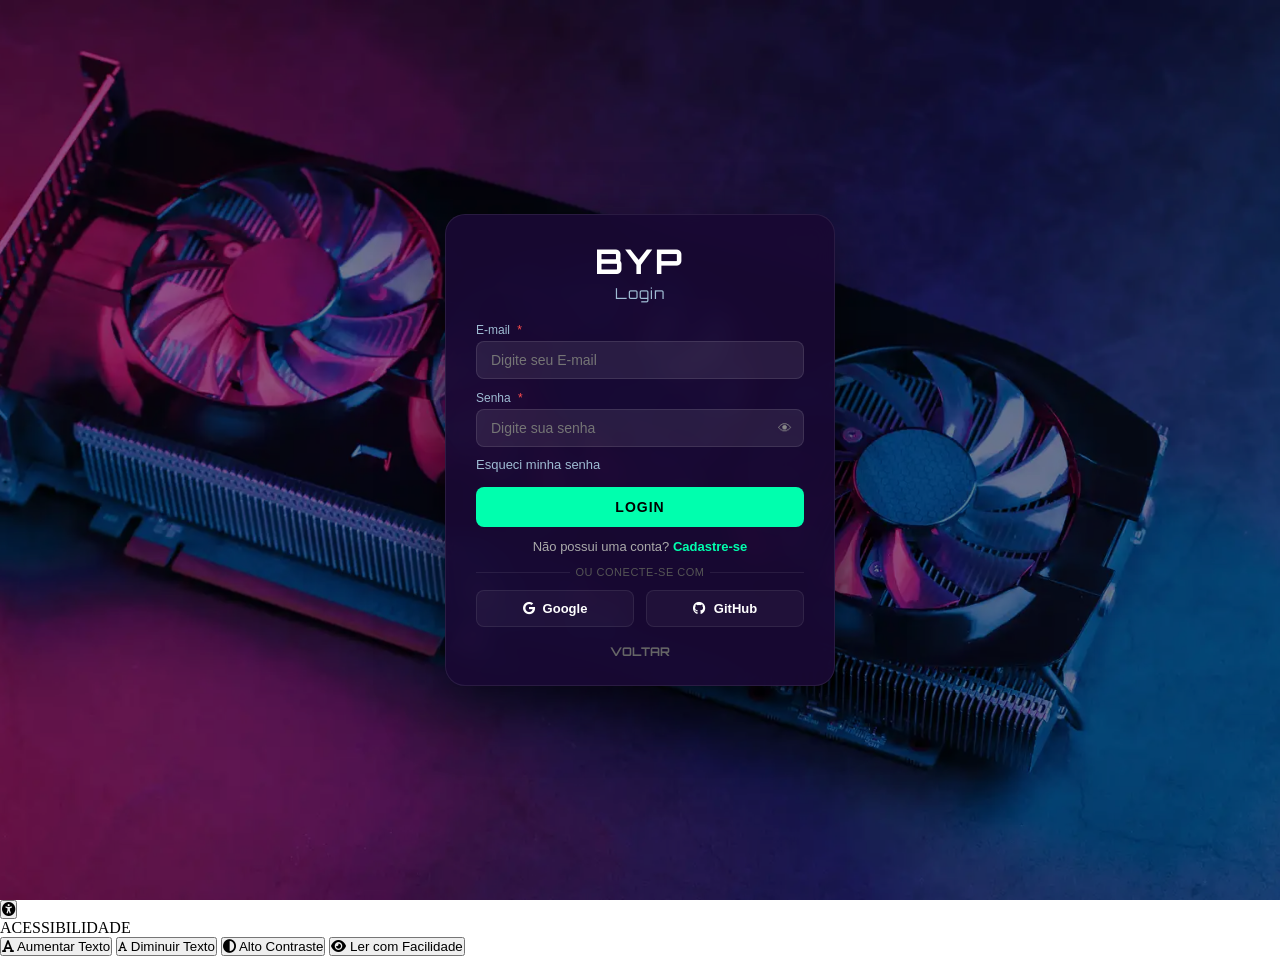
==== html/builds.html @ c400c313 "add all" ====
<!DOCTYPE html>
<html lang="pt-BR">
<head>
  <meta charset="UTF-8">
  <meta name="viewport" content="width=device-width, initial-scale=1.0">
  <title>Minhas Builds - Build Your PC</title>
  <link rel="stylesheet" href="https://cdnjs.cloudflare.com/ajax/libs/font-awesome/6.4.0/css/all.min.css">
  <link href="https://fonts.googleapis.com/css2?family=Orbitron:wght@400;700&display=swap" rel="stylesheet"/>
  
  <style>
    /* Estilos Básicos */
    * { margin: 0; padding: 0; box-sizing: border-box; font-family: 'Segoe UI', sans-serif; }
    body { background-color: #0b0c10; color: #c5c6c7; padding: 40px; }
    
    .header { display: flex; justify-content: space-between; align-items: center; margin-bottom: 40px; border-bottom: 2px solid #1f2833; padding-bottom: 20px; }
    .header-titulo h1 { font-family: 'Orbitron', sans-serif; color: #00ffae; font-size: 24px; letter-spacing: 1px; }
    .header-titulo p { color: #666; font-size: 14px; margin-top: 4px; }
    
    .btn-voltar { background: none; border: none; color: #00ffae; font-size: 20px; cursor: pointer; margin-right: 15px; text-decoration: none; }
    .btn-voltar:hover { color: #fff; }
    
    .grid-builds { display: grid; grid-template-columns: repeat(auto-fill, minmax(300px, 1fr)); gap: 24px; }
    .card-build { background: #151922; border: 1px solid #232936; border-radius: 8px; padding: 20px; display: flex; flex-direction: column; justify-content: space-between; transition: 0.2s; }
    .card-build:hover { border-color: #00ffae; transform: translateY(-2px); }
    
    .build-nome { color: #fff; font-size: 18px; font-weight: 600; margin-bottom: 8px; text-transform: uppercase; font-family: 'Orbitron', sans-serif; }
    .build-meta { color: #555; font-size: 12px; margin-bottom: 16px; }
    .build-preco { color: #00ffae; font-size: 20px; font-weight: bold; margin-bottom: 20px; font-family: 'Orbitron', sans-serif; }
    
    .card-acoes { display: flex; gap: 12px; border-top: 1px solid #232936; padding-top: 16px; }
    .btn-card { flex: 1; padding: 10px; border: none; border-radius: 4px; font-weight: 600; cursor: pointer; display: flex; align-items: center; justify-content: center; gap: 8px; transition: 0.2s; }
    .btn-editar { background: #00ffae; color: #0b0c10; font-family: 'Orbitron', sans-serif; font-size: 12px; }
    .btn-editar:hover { background: #00cc8c; box-shadow: 0 0 10px rgba(0, 255, 174, 0.2); }
    .btn-remover { background: #232936; color: #ff4d4d; border: 1px solid #3a4454; font-family: 'Orbitron', sans-serif; font-size: 12px; }
    .btn-remover:hover { background: #ff4d4d; color: #fff; box-shadow: 0 0 10px rgba(255, 77, 77, 0.2); }
    
    .vazio { grid-column: 1 / -1; text-align: center; padding: 60px; color: #555; }
    .vazio i { font-size: 48px; margin-bottom: 16px; color: #1f2833; }

    /* ── ESTILOS DO MODAL CUSTOMIZADO DE CONFIRMAÇÃO ── */
    .modal-overlay {
      position: fixed;
      top: 0;
      left: 0;
      width: 100%;
      height: 100%;
      background: rgba(4, 5, 8, 0.9);
      backdrop-filter: blur(6px);
      display: flex;
      align-items: center;
      justify-content: center;
      z-index: 9999;
      opacity: 0;
      pointer-events: none;
      transition: opacity 0.3s ease;
    }

    .modal-overlay.aberto {
      opacity: 1;
      pointer-events: auto;
    }

    .modal-byp {
      background: #11141e;
      border: 1px solid #202736;
      border-radius: 8px;
      width: 90%;
      max-width: 450px;
      padding: 30px;
      box-shadow: 0 10px 30px rgba(0, 0, 0, 0.7), 0 0 20px rgba(255, 77, 77, 0.05);
      text-align: left;
    }

    .modal-byp-header h2 {
      font-family: 'Orbitron', sans-serif;
      color: #ff4d4d;
      font-size: 18px;
      letter-spacing: 1px;
      margin-bottom: 12px;
      display: flex;
      align-items: center;
      gap: 10px;
    }

    .modal-byp-body p {
      color: #8e94a6;
      font-size: 14px;
      line-height: 1.5;
      margin-bottom: 24px;
    }

    .modal-byp-footer {
      display: flex;
      justify-content: flex-end;
      gap: 12px;
    }

    .btn-modal {
      font-family: 'Orbitron', sans-serif;
      border: none;
      border-radius: 4px;
      padding: 12px 20px;
      font-weight: bold;
      font-size: 13px;
      cursor: pointer;
      letter-spacing: 0.5px;
      transition: all 0.2s ease;
    }

    .btn-modal-cancelar {
      background: #232936;
      color: #c5c6c7;
      border: 1px solid #3a4454;
    }

    .btn-modal-cancelar:hover {
      background: #2d3545;
      color: #fff;
    }

    .btn-modal-excluir {
      background: #ff4d4d;
      color: #fff;
    }

    .btn-modal-excluir:hover {
      background: #e03e3e;
      box-shadow: 0 4px 15px rgba(255, 77, 77, 0.3);
    }

    /* ── WIDGET DE ACESSIBILIDADE FLUTUANTE ───────────────────── */

.a11y-widget {
  position: fixed;
  bottom: 20px;
  left: 20px; /* Mantém na esquerda para não cobrir Toasts na direita */
  z-index: 999999;
}

.a11y-btn-flutuante {
  background: #00ffae;
  color: #0b0c10;
  border: none;
  width: 45px;
  height: 45px;
  border-radius: 50%;
  font-size: 20px;
  cursor: pointer;
  box-shadow: 0 4px 15px rgba(0, 255, 174, 0.4);
  transition: transform 0.2s ease;
}

.a11y-btn-flutuante:hover {
  transform: scale(1.08);
}

.a11y-menu {
  position: absolute;
  bottom: 55px;
  left: 0;
  background: #11141e;
  border: 1px solid #202736;
  border-radius: 6px;
  width: 220px;
  padding: 12px;
  box-shadow: 0 5px 20px rgba(0,0,0,0.6);
  display: none;
  flex-direction: column;
  gap: 8px;
}

.a11y-menu.aberto {
  display: flex;
}

.a11y-header {
  font-family: 'Orbitron', sans-serif;
  color: #00ffae;
  font-size: 11px;
  font-weight: bold;
  letter-spacing: 1px;
  margin-bottom: 4px;
  border-bottom: 1px solid #202736;
  padding-bottom: 6px;
}

.a11y-menu button {
  background: #181d2a;
  border: 1px solid #2d374d;
  color: #c5c6c7;
  padding: 10px 12px;
  border-radius: 4px;
  cursor: pointer;
  text-align: left;
  font-size: 13px;
  font-weight: 600;
  display: flex;
  align-items: center;
  gap: 10px;
  transition: 0.2s;
}

.a11y-menu button:hover {
  border-color: #00ffae;
  color: #fff;
  background: #1e2535;
}

/* ── CLASSES INTERNAS DE MODIFICAÇÃO (BODY) ───────────────── */

/* 1. Tamanhos de Fonte */
body.fonte-aumentar p, body.fonte-aumentar span, body.fonte-aumentar button, body.fonte-aumentar td, body.fonte-aumentar label {
  font-size: 115% !important;
}
body.fonte-aumentar h1 { font-size: 130% !important; }
body.fonte-aumentar h2 { font-size: 125% !important; }

body.fonte-diminuir p, body.fonte-diminuir span, body.fonte-diminuir button, body.fonte-diminuir td, body.fonte-diminuir label {
  font-size: 90% !important;
}

/* 2. Fonte para Dislexia (Aumenta o tracking/spacing e força uma tipografia limpa) */
body.fonte-dislexia * {
  font-family: Arial, sans-serif !important;
  letter-spacing: 0.08em !important;
  word-spacing: 0.12em !important;
  line-height: 1.7 !important;
}

/* 3. Alto Contraste (Garante fundos totalmente pretos e textos com máxima legibilidade) */
body.alto-contraste {
  background: #000000 !important;
  color: #ffffff !important;
}
body.alto-contraste .card, 
body.alto-contraste .card-build, 
body.alto-contraste .modal-byp,
body.alto-contraste .diff-box {
  background: #000000 !important;
  border: 2px solid #ffffff !important;
}
body.alto-contraste * {
  color: #ffffff !important;
}
body.alto-contraste button, body.alto-contraste .btn-cta-final {
  background: #ffffff !important;
  color: #000000 !important;
  border: 2px solid #ffffff !important;
}
  </style>
</head>
<body>

  <header class="header">
    <div style="display: flex; align-items: center;">
      <a href="montagem.html" class="btn-voltar" title="Voltar para Montagem"><i class="fa-solid fa-arrow-left"></i></a>
      <div class="header-titulo">
        <h1>MINHAS BUILDS SALVAS</h1>
        <p>Gerencie e carregue suas configurações personalizadas</p>
      </div>
    </div>
  </header>

  <div class="grid-builds" id="container-builds">
    </div>

  <div class="modal-overlay" id="modal-deletar-build">
    <div class="modal-byp">
      <div class="modal-byp-header">
        <h2><i class="fa-solid fa-triangle-exclamation"></i> REMOVER CONFIGURAÇÃO?</h2>
      </div>
      <div class="modal-byp-body">
        <p>Tem a certeza de que deseja excluir esta configuração de build? Esta ação não poderá ser desfeita.</p>
      </div>
      <div class="modal-byp-footer">
        <button class="btn-modal btn-modal-cancelar" onclick="fecharModalDeletar()">Cancelar</button>
        <button class="btn-modal btn-modal-excluir" onclick="confirmarExclusaoCustom()">Excluir Build</button>
      </div>
    </div>
  </div>

  <script src="../js/acessibilidade.js"></script>
  <script>
    // Bloqueia acesso se não estiver logado
    if (localStorage.getItem('logado') != 'true') {
      window.location.href = 'login.html';
    }

    // Variável global para armazenar temporariamente o ID do item a ser excluído
    var idBuildParaDeletar = "";

    function renderizarBuilds() {
      var container = document.getElementById('container-builds');
      var listaBuilds = JSON.parse(localStorage.getItem('byp_lista_builds') || '[]');

      if (listaBuilds.length === 0) {
        container.innerHTML = `
          <div class="vazio">
            <i class="fa-solid fa-folder-open"></i>
            <p>Você ainda não possui nenhuma build salva.</p>
          </div>`;
        return;
      }

      container.innerHTML = listaBuilds.map(function(build) {
        return `
          <div class="card-build">
            <div>
              <div class="build-nome">${build.nome}</div>
              <div class="build-meta"><i class="fa-regular fa-calendar"></i> Salva em: ${build.data}</div>
              <div class="build-preco">R$ ${build.total.toLocaleString('pt-BR')}</div>
            </div>
            <div class="card-acoes">
              <button class="btn-card btn-editar" onclick="carregarBuild('${build.id}')">
                <i class="fa-regular fa-pen-to-square"></i> Editar
              </button>
              <button class="btn-card btn-remover" onclick="deletarBuild('${build.id}')" title="Excluir">
                <i class="fa-regular fa-trash-can"></i> Remover
              </button>
            </div>
          </div>`;
      }).join('');
    }

    function carregarBuild(id) {
      var listaBuilds = JSON.parse(localStorage.getItem('byp_lista_builds') || '[]');
      var buildEscolhida = listaBuilds.find(function(b) { return b.id === id; });

      if (buildEscolhida) {
        localStorage.setItem('byp_id_build_atual', buildEscolhida.id);
        localStorage.setItem('byp_nome_build_atual', buildEscolhida.nome);
        localStorage.setItem('byp_build', JSON.stringify(buildEscolhida.pecas));
        window.location.href = 'montagem.html';
      }
    }

    // ── CONTROLE DO MODAL CUSTOMIZADO ──
    function deletarBuild(id) {
      idBuildParaDeletar = id; // Guarda o ID selecionado
      document.getElementById('modal-deletar-build').classList.add('aberto'); // Abre o modal
    }

    function fecharModalDeletar() {
      idBuildParaDeletar = ""; // Limpa o ID
      document.getElementById('modal-deletar-build').classList.remove('aberto'); // Fecha o modal
    }

    function confirmarExclusaoCustom() {
      if (idBuildParaDeletar === "") return;

      var listaBuilds = JSON.parse(localStorage.getItem('byp_lista_builds') || '[]');
      listaBuilds = listaBuilds.filter(function(b) { return b.id !== idBuildParaDeletar; });
      
      localStorage.setItem('byp_lista_builds', JSON.stringify(listaBuilds));
      
      // Se a build deletada for a que estava ativa no rascunho, limpa o rascunho
      if (localStorage.getItem('byp_id_build_atual') === idBuildParaDeletar) {
        localStorage.removeItem('byp_id_build_atual');
        localStorage.removeItem('byp_nome_build_atual');
        localStorage.removeItem('byp_build');
      }

      fecharModalDeletar();
      renderizarBuilds();
    }

    // Inicializa a renderização dos cards na tela
    renderizarBuilds();
  </script>
</body>
</html>
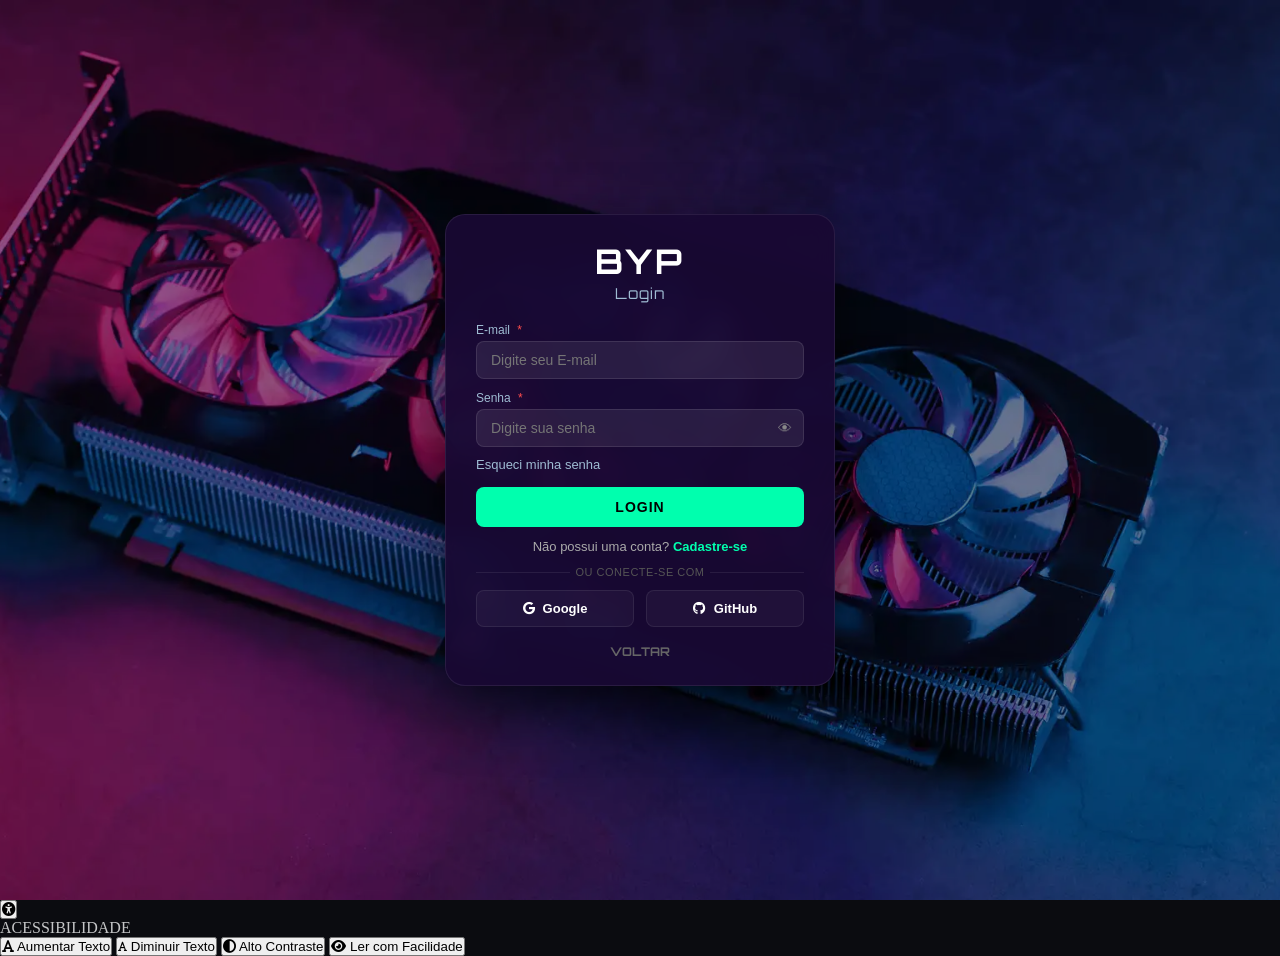
==== commit 93d22c17: "feat: adiciona tela de aviso de força de senha estilizada, melhora efeitos visuais do sistema" ====
--- a/html/builds.html
+++ b/html/builds.html
@@ -10,7 +10,24 @@
   <style>
     /* Estilos Básicos */
     * { margin: 0; padding: 0; box-sizing: border-box; font-family: 'Segoe UI', sans-serif; }
-    body { background-color: #0b0c10; color: #c5c6c7; padding: 40px; }
+    
+    /* Forçamos o fundo do navegador a nascer escuro, eliminando o flash branco */
+    html {
+      background-color: #0b0c10 !important;
+    }
+
+    body { 
+      background-color: #0b0c10; 
+      color: #c5c6c7; 
+      padding: 40px;
+      opacity: 1;
+      transition: opacity 0.3s ease-in-out;
+    }
+
+    /* Se o script disparar a saída, o body desbota para o fundo escuro do html */
+    body.pagina-saindo {
+      opacity: 0 !important;
+    }
     
     .header { display: flex; justify-content: space-between; align-items: center; margin-bottom: 40px; border-bottom: 2px solid #1f2833; padding-bottom: 20px; }
     .header-titulo h1 { font-family: 'Orbitron', sans-serif; color: #00ffae; font-size: 24px; letter-spacing: 1px; }
@@ -128,128 +145,189 @@
       box-shadow: 0 4px 15px rgba(255, 77, 77, 0.3);
     }
 
+    /* ── TRANSIÇÃO DE TELA (PRELOADER) ── */
+    .page-transition {
+      position: fixed;
+      top: 0;
+      left: 0;
+      width: 100vw;
+      height: 100vh;
+      background: #0b0c10;
+      z-index: 9999999;
+      display: flex;
+      align-items: center;
+      justify-content: center;
+      opacity: 1;
+      transition: opacity 0.4s ease, visibility 0.4s;
+    }
+
+    .page-transition.loaded {
+      opacity: 0;
+      visibility: hidden;
+    }
+
+    .loader-byp {
+      display: flex;
+      flex-direction: column;
+      align-items: center;
+      gap: 15px;
+    }
+
+    .logo-loader {
+      font-family: 'Orbitron', sans-serif;
+      font-size: 28px;
+      color: #00ffae;
+      letter-spacing: 4px;
+      font-weight: bold;
+      text-shadow: 0 0 15px rgba(0, 255, 174, 0.5);
+      animation: pulsar 1.2s infinite ease-in-out;
+    }
+
+    @keyframes pulsar {
+      0%, 100% { opacity: 0.5; transform: scale(0.98); }
+      50% { opacity: 1; transform: scale(1.02); }
+    }
+
     /* ── WIDGET DE ACESSIBILIDADE FLUTUANTE ───────────────────── */
-
-.a11y-widget {
-  position: fixed;
-  bottom: 20px;
-  left: 20px; /* Mantém na esquerda para não cobrir Toasts na direita */
-  z-index: 999999;
-}
-
-.a11y-btn-flutuante {
-  background: #00ffae;
-  color: #0b0c10;
-  border: none;
-  width: 45px;
-  height: 45px;
-  border-radius: 50%;
-  font-size: 20px;
-  cursor: pointer;
-  box-shadow: 0 4px 15px rgba(0, 255, 174, 0.4);
-  transition: transform 0.2s ease;
-}
-
-.a11y-btn-flutuante:hover {
-  transform: scale(1.08);
-}
-
-.a11y-menu {
-  position: absolute;
-  bottom: 55px;
-  left: 0;
-  background: #11141e;
-  border: 1px solid #202736;
-  border-radius: 6px;
-  width: 220px;
-  padding: 12px;
-  box-shadow: 0 5px 20px rgba(0,0,0,0.6);
-  display: none;
-  flex-direction: column;
-  gap: 8px;
-}
-
-.a11y-menu.aberto {
-  display: flex;
-}
-
-.a11y-header {
-  font-family: 'Orbitron', sans-serif;
-  color: #00ffae;
-  font-size: 11px;
-  font-weight: bold;
-  letter-spacing: 1px;
-  margin-bottom: 4px;
-  border-bottom: 1px solid #202736;
-  padding-bottom: 6px;
-}
-
-.a11y-menu button {
-  background: #181d2a;
-  border: 1px solid #2d374d;
-  color: #c5c6c7;
-  padding: 10px 12px;
-  border-radius: 4px;
-  cursor: pointer;
-  text-align: left;
-  font-size: 13px;
-  font-weight: 600;
-  display: flex;
-  align-items: center;
-  gap: 10px;
-  transition: 0.2s;
-}
-
-.a11y-menu button:hover {
-  border-color: #00ffae;
-  color: #fff;
-  background: #1e2535;
-}
-
-/* ── CLASSES INTERNAS DE MODIFICAÇÃO (BODY) ───────────────── */
-
-/* 1. Tamanhos de Fonte */
-body.fonte-aumentar p, body.fonte-aumentar span, body.fonte-aumentar button, body.fonte-aumentar td, body.fonte-aumentar label {
-  font-size: 115% !important;
-}
-body.fonte-aumentar h1 { font-size: 130% !important; }
-body.fonte-aumentar h2 { font-size: 125% !important; }
-
-body.fonte-diminuir p, body.fonte-diminuir span, body.fonte-diminuir button, body.fonte-diminuir td, body.fonte-diminuir label {
-  font-size: 90% !important;
-}
-
-/* 2. Fonte para Dislexia (Aumenta o tracking/spacing e força uma tipografia limpa) */
-body.fonte-dislexia * {
-  font-family: Arial, sans-serif !important;
-  letter-spacing: 0.08em !important;
-  word-spacing: 0.12em !important;
-  line-height: 1.7 !important;
-}
-
-/* 3. Alto Contraste (Garante fundos totalmente pretos e textos com máxima legibilidade) */
-body.alto-contraste {
-  background: #000000 !important;
-  color: #ffffff !important;
-}
-body.alto-contraste .card, 
-body.alto-contraste .card-build, 
-body.alto-contraste .modal-byp,
-body.alto-contraste .diff-box {
-  background: #000000 !important;
-  border: 2px solid #ffffff !important;
-}
-body.alto-contraste * {
-  color: #ffffff !important;
-}
-body.alto-contraste button, body.alto-contraste .btn-cta-final {
-  background: #ffffff !important;
-  color: #000000 !important;
-  border: 2px solid #ffffff !important;
-}
+    .a11y-widget {
+      position: fixed;
+      bottom: 25px;
+      left: 25px;
+      z-index: 999999;
+      font-family: 'Orbitron', sans-serif;
+    }
+
+    .a11y-btn-flutuante {
+      background: #00ffae;
+      color: #0b0c10;
+      border: none;
+      width: 50px;
+      height: 50px;
+      border-radius: 50%;
+      font-size: 22px;
+      cursor: pointer;
+      box-shadow: 0 0 15px rgba(0, 255, 174, 0.4);
+      display: flex;
+      align-items: center;
+      justify-content: center;
+      transition: all 0.2s cubic-bezier(0.175, 0.885, 0.32, 1.275);
+    }
+
+    .a11y-btn-flutuante:hover {
+      transform: scale(1.1);
+      box-shadow: 0 0 25px rgba(0, 255, 174, 0.7);
+    }
+
+    .a11y-menu {
+      position: absolute;
+      bottom: 65px;
+      left: 0;
+      background: rgba(17, 20, 30, 0.95);
+      border: 1px solid #202736;
+      border-radius: 8px;
+      width: 240px;
+      padding: 15px;
+      box-shadow: 0 10px 30px rgba(0, 0, 0, 0.6);
+      backdrop-filter: blur(10px);
+      display: none;
+      flex-direction: column;
+      gap: 8px;
+    }
+
+    .a11y-menu.aberto {
+      display: flex;
+    }
+
+    .a11y-header {
+      font-family: 'Orbitron', sans-serif;
+      color: #00ffae;
+      font-size: 11px;
+      font-weight: bold;
+      letter-spacing: 2px;
+      margin-bottom: 6px;
+      border-bottom: 1px solid #202736;
+      padding-bottom: 8px;
+      text-align: center;
+    }
+
+    .a11y-menu button {
+      background: rgba(24, 29, 42, 0.6);
+      border: 1px solid #2d374d;
+      color: #c5c6c7;
+      padding: 10px 12px;
+      border-radius: 4px;
+      cursor: pointer;
+      text-align: left;
+      font-size: 12px;
+      font-weight: 600;
+      display: flex;
+      align-items: center;
+      gap: 10px;
+      font-family: 'Segoe UI', sans-serif;
+      transition: all 0.2s ease;
+    }
+
+    .a11y-menu button i {
+      color: #00ffae;
+      font-size: 14px;
+      width: 16px;
+      text-align: center;
+    }
+
+    .a11y-menu button:hover {
+      border-color: #00ffae;
+      color: #fff;
+      background: #1e2535;
+      transform: translateX(3px);
+    }
+
+    /* ── CLASSES INTERNAS DE MODIFICAÇÃO (BODY) ───────────────── */
+    body.fonte-aumentar p, body.fonte-aumentar span, body.fonte-aumentar button, body.fonte-aumentar td, body.fonte-aumentar label {
+      font-size: 115% !important;
+    }
+    body.fonte-aumentar h1 { font-size: 130% !important; }
+    body.fonte-aumentar h2 { font-size: 125% !important; }
+
+    body.fonte-diminuir p, body.fonte-diminuir span, body.fonte-diminuir button, body.fonte-diminuir td, body.fonte-diminuir label {
+      font-size: 90% !important;
+    }
+
+    body.fonte-dislexia * {
+      font-family: Arial, sans-serif !important;
+      letter-spacing: 0.08em !important;
+      word-spacing: 0.12em !important;
+      line-height: 1.7 !important;
+    }
+
+    body.alto-contraste {
+      background: #000000 !important;
+      color: #ffffff !important;
+    }
+    body.alto-contraste .card, 
+    body.alto-contraste .card-build, 
+    body.alto-contraste .modal-byp,
+    body.alto-contraste .diff-box {
+      background: #000000 !important;
+      border: 2px solid #ffffff !important;
+    }
+    body.alto-contraste * {
+      color: #ffffff !important;
+    }
+    body.alto-contraste button, body.alto-contraste .btn-cta-final {
+      background: #ffffff !important;
+      color: #000000 !important;
+      border: 2px solid #ffffff !important;
+    }
   </style>
 </head>
 <body>
+
+  <div class="page-transition" id="page-preloader">
+      <div class="loader-byp">
+          <span class="logo-loader">BYP</span>
+          <div class="barra-progresso"></div>
+      </div>
+  </div>
 
   <header class="header">
     <div style="display: flex; align-items: center;">
@@ -261,8 +339,7 @@
     </div>
   </header>
 
-  <div class="grid-builds" id="container-builds">
-    </div>
+  <div class="grid-builds" id="container-builds"></div>
 
   <div class="modal-overlay" id="modal-deletar-build">
     <div class="modal-byp">
@@ -286,7 +363,6 @@
       window.location.href = 'login.html';
     }
 
-    // Variável global para armazenar temporariamente o ID do item a ser excluído
     var idBuildParaDeletar = "";
 
     function renderizarBuilds() {
@@ -325,7 +401,6 @@
     function carregarBuild(id) {
       var listaBuilds = JSON.parse(localStorage.getItem('byp_lista_builds') || '[]');
       var buildEscolhida = listaBuilds.find(function(b) { return b.id === id; });
-
       if (buildEscolhida) {
         localStorage.setItem('byp_id_build_atual', buildEscolhida.id);
         localStorage.setItem('byp_nome_build_atual', buildEscolhida.nome);
@@ -334,26 +409,23 @@
       }
     }
 
-    // ── CONTROLE DO MODAL CUSTOMIZADO ──
     function deletarBuild(id) {
-      idBuildParaDeletar = id; // Guarda o ID selecionado
-      document.getElementById('modal-deletar-build').classList.add('aberto'); // Abre o modal
+      idBuildParaDeletar = id;
+      document.getElementById('modal-deletar-build').classList.add('aberto');
     }
 
     function fecharModalDeletar() {
-      idBuildParaDeletar = ""; // Limpa o ID
-      document.getElementById('modal-deletar-build').classList.remove('aberto'); // Fecha o modal
+      idBuildParaDeletar = "";
+      document.getElementById('modal-deletar-build').classList.remove('aberto');
     }
 
     function confirmarExclusaoCustom() {
       if (idBuildParaDeletar === "") return;
-
       var listaBuilds = JSON.parse(localStorage.getItem('byp_lista_builds') || '[]');
       listaBuilds = listaBuilds.filter(function(b) { return b.id !== idBuildParaDeletar; });
       
       localStorage.setItem('byp_lista_builds', JSON.stringify(listaBuilds));
       
-      // Se a build deletada for a que estava ativa no rascunho, limpa o rascunho
       if (localStorage.getItem('byp_id_build_atual') === idBuildParaDeletar) {
         localStorage.removeItem('byp_id_build_atual');
         localStorage.removeItem('byp_nome_build_atual');
@@ -364,8 +436,17 @@
       renderizarBuilds();
     }
 
-    // Inicializa a renderização dos cards na tela
     renderizarBuilds();
+
+    // Controla o sumiço do Preloader assim que a página está pronta
+    window.addEventListener('DOMContentLoaded', function() {
+      const preloader = document.getElementById('page-preloader');
+      if (preloader) {
+        setTimeout(function() {
+          preloader.classList.add('loaded');
+        }, 200); 
+      }
+    });
   </script>
 </body>
 </html>
